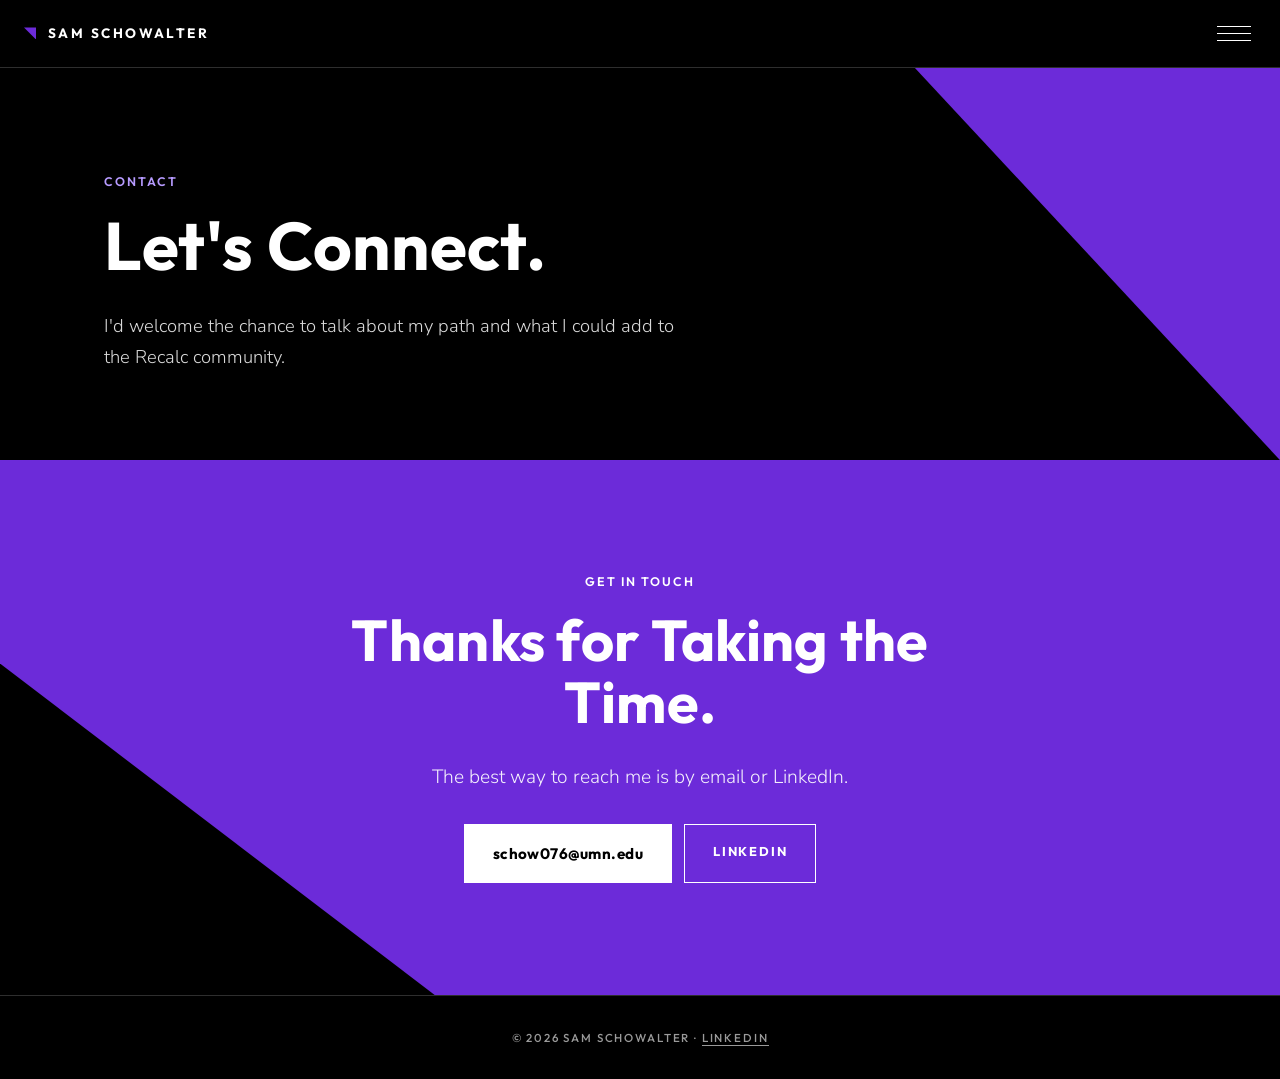
==== contact.html @ e0505bc1 "new updates" ====
<!DOCTYPE html>
<html lang="en">
<head>
  <meta charset="utf-8">
  <meta name="viewport" content="width=device-width, initial-scale=1">
  <title>Contact | Sam Schowalter</title>
  <meta name="description" content="How to reach Sam Schowalter.">
  <link rel="preconnect" href="https://fonts.googleapis.com">
  <link rel="preconnect" href="https://fonts.gstatic.com" crossorigin>
  <link href="https://fonts.googleapis.com/css2?family=Nunito+Sans:opsz,wght@6..12,300;6..12,400;6..12,600&family=Outfit:wght@500;600;700&display=swap" rel="stylesheet">
  <link rel="stylesheet" href="styles.css">
</head>
<body>

  <header class="nav">
    <a class="nav__brand" href="index.html">Sam Schowalter</a>
    <button class="nav__toggle" type="button" aria-expanded="false" aria-controls="menu" aria-label="Open menu">
      <span></span><span></span><span></span>
    </button>
  </header>

  <nav id="menu" class="menu" aria-label="Primary">
    <ul>
      <li><a href="index.html">Home</a></li>
      <li><a href="why.html">Why I invest</a></li>
      <li><a href="story.html">My story</a></li>
      <li><a href="experience.html">Experience</a></li>
      <li><a href="recalc.html">Why Recalc</a></li>
      <li><a href="life.html">Beyond work</a></li>
      <li><a href="contact.html" aria-current="page">Contact</a></li>
    </ul>
  </nav>

  <main id="top">

    <section class="page-head">
      <div class="beam" aria-hidden="true"></div>
      <div class="wrap">
        <p class="eyebrow">Contact</p>
        <h1>Let's Connect.</h1>
        <p class="lede">
          I'd welcome the chance to talk about my path and what I could add to the
          Recalc community.
        </p>
      </div>
    </section>

    <!-- CONTACT -->
    <section class="section section--purple cta">
      <div class="wrap wrap--narrow center">
        <p class="eyebrow">Get in touch</p>
        <h2>Thanks for Taking the Time.</h2>
        <p class="intro">The best way to reach me is by email or LinkedIn.</p>
        <p class="contact__links">
          <a class="btn btn--light btn--email" href="mailto:schow076@umn.edu">schow076@umn.edu</a>
          <a class="btn btn--outline" href="https://www.linkedin.com/in/sam-schowalter-80709a318/" target="_blank" rel="noopener">LinkedIn</a>
        </p>
      </div>
    </section>

  </main>

  <footer class="footer">
    <p>© <span id="year">2026</span> Sam Schowalter · <a href="https://www.linkedin.com/in/sam-schowalter-80709a318/" target="_blank" rel="noopener">LinkedIn</a></p>
  </footer>

  <script src="script.js"></script>
</body>
</html>
---- styles.css ----
:root {
  --purple: #6c2bd9;
  --purple-bright: #b79bff;   /* purple for small text on black (passes contrast) */
  --black: #000;
  --white: #fff;
  --line-dark: rgba(255, 255, 255, .18);
  --line-light: #d9d9d9;
  --display: "Outfit", "Avenir Next", "Segoe UI", system-ui, sans-serif;
  --body: "Nunito Sans", Avenir, "Segoe UI", system-ui, sans-serif;
  --cut: 44px;              /* size of the angled corner cuts */
}

*, *::before, *::after { box-sizing: border-box; }
html { scroll-behavior: smooth; scroll-padding-top: 72px; }
body {
  margin: 0;
  background: var(--black);
  color: var(--white);
  font-family: var(--body);
  font-weight: 300;
  font-size: 17px;
  line-height: 1.65;
  -webkit-font-smoothing: antialiased;
}
body.menu-open { overflow: hidden; }
img { max-width: 100%; display: block; }
a { color: inherit; }
:focus-visible { outline: 2px solid var(--purple-bright); outline-offset: 3px; }

.wrap { max-width: 1120px; margin: 0 auto; padding: 0 24px; }
.wrap--narrow { max-width: 760px; }
.center { text-align: center; }

h1, h2, h3 { font-family: var(--display); font-weight: 700; line-height: 1.08; margin: 0 0 .5em; letter-spacing: .005em; }
h1 { font-size: clamp(2.1rem, 5vw, 3.7rem); letter-spacing: .01em; }
h2 { font-size: clamp(2.1rem, 5vw, 3.6rem); }
h3 { font-size: 1.5rem; line-height: 1.2; }
p { margin: 0 0 1em; }

.eyebrow {
  font-family: var(--display); font-weight: 600; font-size: .78rem;
  letter-spacing: .16em; text-transform: uppercase; color: var(--purple-bright);
  margin-bottom: 1rem;
}

/* Placeholder text: remove class "todo" once the text is real.
   Drafted-by-Claude copy awaiting approval uses "confirm". */
.todo { background: #fff3a8; color: #4d3d00 !important; padding: 0 .25em; }
.confirm { background: #efe8fc; color: #25104d !important; padding: .55em .75em; border: 2px dashed #25104d; }

/* ---------- NAV ---------- */
.nav {
  position: sticky; top: 0; z-index: 50;
  display: flex; align-items: center; justify-content: space-between;
  height: 68px; padding: 0 24px;
  background: var(--black);
  border-bottom: 1px solid var(--line-dark);
}
.nav__brand {
  display: inline-flex; align-items: center;
  font-family: var(--display); font-weight: 700; font-size: .85rem;
  letter-spacing: .18em; text-transform: uppercase; text-decoration: none; color: var(--white);
}
.nav__brand::before {
  content: ""; width: 12px; height: 12px; margin-right: 12px; background: var(--purple);
  clip-path: polygon(0 0, 100% 0, 100% 100%);
}
.nav__toggle {
  position: relative; width: 44px; height: 44px; padding: 0; border: 0; background: none; cursor: pointer; color: var(--white);
}
.nav__toggle span {
  position: absolute; left: 5px; right: 5px; height: 1.5px; background: currentColor;
  transition: transform .25s ease, opacity .2s ease;
}
.nav__toggle span:nth-child(1) { top: 14px; }
.nav__toggle span:nth-child(2) { top: 21px; }
.nav__toggle span:nth-child(3) { top: 28px; }
body.menu-open .nav__toggle span:nth-child(1) { transform: translateY(7px) rotate(45deg); }
body.menu-open .nav__toggle span:nth-child(2) { opacity: 0; }
body.menu-open .nav__toggle span:nth-child(3) { transform: translateY(-7px) rotate(-45deg); }

.menu {
  position: fixed; inset: 0; z-index: 40;
  background: var(--black); padding: 108px 24px 40px;
  opacity: 0; visibility: hidden; transition: opacity .25s ease, visibility .25s;
  overflow-y: auto;
}
body.menu-open .menu { opacity: 1; visibility: visible; }
.menu ul { list-style: none; margin: 0 auto; padding: 0; max-width: 1120px; }
.menu li { border-bottom: 1px solid var(--line-dark); }
.menu a {
  display: block; padding: 16px 0;
  font-family: var(--display); font-weight: 700; font-size: clamp(1.8rem, 5.4vw, 3rem);
  line-height: 1.1; text-decoration: none; color: var(--white); transition: color .15s, padding-left .2s;
}
.menu a:hover { color: var(--purple-bright); padding-left: 12px; }
.menu a[aria-current="page"] { color: var(--purple-bright); }

/* ---------- BUTTONS ---------- */
.btn {
  display: inline-block; padding: 16px 28px;
  background: var(--purple); color: var(--white);
  font-family: var(--display); font-weight: 700; font-size: .8rem;
  letter-spacing: .14em; text-transform: uppercase; text-decoration: none;
  border: 1px solid var(--purple); border-radius: 0;
  transition: background .15s, color .15s, border-color .15s;
}
.btn:hover { background: var(--white); color: var(--black); border-color: var(--white); }
.btn--ghost { background: transparent; border-color: var(--white); }
.btn--light { background: var(--white); color: var(--black); border-color: var(--white); }
.btn--light:hover { background: var(--black); color: var(--white); border-color: var(--black); }
.btn--outline { background: transparent; color: var(--white); border-color: var(--white); }
.btn--outline:hover { background: var(--white); color: var(--purple); }
.btn.todo { background: #fff3a8; border-color: #fff3a8; }
.btn--email { text-transform: none; letter-spacing: .03em; font-size: .95rem; }

/* ---------- PHOTOS (angled corner cuts) ---------- */
.photo {
  --ph: #141414; --ph-line: #3a3a3a; --muted: #9a9a9a;
  margin: 0; position: relative; background: var(--ph);
  clip-path: polygon(var(--cut) 0, 100% 0, 100% calc(100% - var(--cut)), calc(100% - var(--cut)) 100%, 0 100%, 0 var(--cut));
}
.section--light .photo { --ph: #ececec; --ph-line: #b8b8b8; --muted: #666; }
.photo img { width: 100%; aspect-ratio: 4 / 3; object-fit: cover; }
.photo--tall img { aspect-ratio: 4 / 5; }
.photo--portrait { --cut: 72px; }
.photo--portrait img { aspect-ratio: 4 / 5; object-position: 50% 25%; }
.photo figcaption {
  position: absolute; left: 0; right: 0; bottom: 0; padding: 32px calc(var(--cut) + 8px) 12px 16px;
  font-size: .85rem; line-height: 1.4; color: var(--white); background: linear-gradient(transparent, rgba(0, 0, 0, .78));
}
.photo figcaption.todo { background: #fff3a8; padding: 8px 12px; right: auto; }
.photo.missing img { display: none; }
.photo.missing::before {
  content: "Add photo\A" attr(data-file);
  white-space: pre; text-align: center;
  display: flex; align-items: center; justify-content: center;
  aspect-ratio: 4 / 3; padding: 16px;
  border: 1px dashed var(--ph-line);
  color: var(--muted); font-size: .85rem; line-height: 1.6;
}
.photo--tall.missing::before, .photo--portrait.missing::before { aspect-ratio: 4 / 5; }

/* Before / after pair */
.compare { display: grid; gap: 20px; }
.compare .photo { --cut: 28px; }
.photo__label {
  position: absolute; left: 0; bottom: 0; z-index: 2; padding: 7px 16px;
  font-family: var(--display); font-weight: 700; font-size: .72rem; letter-spacing: .16em; text-transform: uppercase;
  color: var(--white); background: var(--black);
}
.photo__label--after { background: var(--purple); }
.compare__note { margin: 0; font-size: .92rem; color: #555; }
.section--light .chapter .compare__note { color: #555; }

/* ---------- HERO (home) ---------- */
.hero { position: relative; overflow: hidden; background: var(--black); padding: 72px 0 96px; }
.beam {
  position: absolute; top: 0; right: 0; width: 64%; height: 82%;
  background: var(--purple); clip-path: polygon(34% 0, 100% 0, 100% 100%);
}
.hero__grid {
  position: relative; display: grid; grid-template-columns: 1.15fr .85fr; gap: 64px; align-items: center;
}
.hero h1 { margin-bottom: .55em; }
.lede { font-size: 1.15rem; color: rgba(255, 255, 255, .85); max-width: 32em; }
.hero__cta { display: flex; gap: 12px; flex-wrap: wrap; margin: 32px 0 0; }

/* ---------- PAGE HEADER (inner pages) ---------- */
.page-head { position: relative; overflow: hidden; background: var(--black); padding: 104px 0 88px; }
.page-head .beam { width: 46%; height: 100%; clip-path: polygon(38% 0, 100% 0, 100% 100%); }
.page-head .wrap { position: relative; }
.page-head h1 { font-size: clamp(2.3rem, 5.6vw, 4.2rem); max-width: 14em; margin-bottom: .45em; }
.page-head .lede { margin-bottom: 0; }

/* ---------- AT A GLANCE ---------- */
.glance {
  position: relative; overflow: hidden; padding: 88px 0;
  background: linear-gradient(135deg, #12062e 0%, #3b16a0 48%, var(--purple) 100%);
}
.glance::before {
  content: ""; position: absolute; inset: 0; opacity: .4;
  background: radial-gradient(rgba(255, 255, 255, .55) 1.4px, transparent 1.9px) 0 0 / 30px 30px;
  -webkit-mask-image: linear-gradient(90deg, #000, transparent 65%); mask-image: linear-gradient(90deg, #000, transparent 65%);
}
.glance .wrap { position: relative; display: grid; grid-template-columns: 1fr 1.1fr; gap: 56px; align-items: center; }
.glance .eyebrow { color: var(--white); }
.glance__lead { font-family: var(--display); font-weight: 600; font-size: clamp(1.6rem, 3.2vw, 2.4rem); line-height: 1.2; margin: 0; max-width: 14em; }
.glance__panel {
  --c: 72px;
  background: var(--white); color: var(--black); padding: 24px 48px 56px;
  clip-path: polygon(0 0, calc(100% - var(--c)) 0, 100% var(--c), 100% 100%, var(--c) 100%, 0 calc(100% - var(--c)));
}
.stat { display: flex; align-items: flex-end; gap: 16px; margin-top: 32px; }
.stat strong {
  font-family: var(--display); font-weight: 700; font-size: clamp(1.9rem, 4.4vw, 3rem); line-height: 1;
  padding-bottom: 6px; border-bottom: 1px solid var(--black);
}
.stat span {
  max-width: 13em; padding-bottom: 6px;
  font-family: var(--display); font-weight: 600; font-size: .72rem; line-height: 1.3;
  letter-spacing: .06em; text-transform: uppercase;
}
.stat:nth-child(2) { margin-left: 8%; }
.stat:nth-child(3) { margin-left: 2%; }
.stat:nth-child(4) { margin-left: 12%; }

/* ---------- SECTIONS ---------- */
.section { position: relative; padding: 104px 0; }
.section--light { background: var(--white); color: #111; font-weight: 400; }
.section--light .eyebrow { color: var(--purple); }
.section--light :focus-visible { outline-color: var(--purple); }
.section--dark { background: var(--black); color: var(--white); }
.section--purple { background: var(--purple); color: var(--white); overflow: hidden; padding: 112px 0; }
.section--purple .eyebrow { color: var(--white); }

.intro { font-size: 1.2rem; max-width: 40em; margin-bottom: 3em; color: rgba(255, 255, 255, .82); }
.section--light .intro { color: #333; }
.split { display: grid; grid-template-columns: 5fr 7fr; gap: 64px; align-items: start; }
.split p { font-size: 1.12rem; color: #333; }

/* ---------- HOME TILES ---------- */
.tiles { display: grid; grid-template-columns: repeat(2, 1fr); gap: 24px; margin-top: 2.5rem; }
.tile {
  display: flex; flex-direction: column; padding: 36px 34px 30px; text-decoration: none;
  background: #0c0c0c; border: 1px solid var(--line-dark); border-top: 3px solid var(--purple);
  transition: background .2s, border-color .2s;
}
.tile h3 { font-size: clamp(1.6rem, 2.6vw, 2.1rem); }
.tile p { color: rgba(255, 255, 255, .8); flex: 1; }
.tile__go {
  font-family: var(--display); font-weight: 700; font-size: .78rem; letter-spacing: .16em; text-transform: uppercase;
  color: var(--purple-bright); border-bottom: 1px solid currentColor; align-self: flex-start; padding-bottom: 3px;
}
.tile:hover { background: var(--purple); border-color: var(--purple); }
.tile:hover p, .tile:hover .tile__go { color: #fff; }
.tile:last-child:nth-child(odd) { grid-column: 1 / -1; }

/* ---------- WHY I INVEST ---------- */
.why { display: grid; grid-template-columns: 1fr 1fr; gap: 64px; align-items: start; }
.why__text p { font-size: 1.1rem; color: rgba(255, 255, 255, .88); }
.questions h3 { margin-bottom: 1rem; font-size: 1.5rem; }
.questions ol { list-style: none; counter-reset: q; margin: 0; padding: 0; display: grid; gap: 16px; }
.questions li {
  counter-increment: q; position: relative; padding: 22px 26px 22px 72px;
  background: #0c0c0c; border: 1px solid var(--line-dark); border-top: 3px solid var(--purple);
  font-family: var(--display); font-weight: 600; font-size: 1.12rem; line-height: 1.35;
}
.questions li::before {
  content: counter(q); position: absolute; left: 26px; top: 18px;
  font-weight: 700; font-size: 1.8rem; line-height: 1; color: var(--purple-bright);
}

/* ---------- FEATURED QUOTE ---------- */
.quote::before {
  content: ""; position: absolute; left: 0; bottom: 0; width: 30%; height: 55%; background: var(--black);
  clip-path: polygon(0 0, 0 100%, 100% 100%);
}
.quote .wrap { position: relative; }
.quote blockquote { margin: 0; }
.quote blockquote p {
  font-family: var(--display); font-weight: 600; font-size: clamp(1.7rem, 4vw, 3rem); line-height: 1.18;
  max-width: 22em; margin: 0 0 1em;
}
.quote cite {
  display: block; font-style: normal; font-family: var(--display); font-weight: 600; font-size: .8rem;
  letter-spacing: .14em; text-transform: uppercase; line-height: 1.6;
}

/* ---------- STORY TIMELINE ---------- */
.timeline { list-style: none; margin: 0; padding: 0; display: grid; gap: 88px; }
.chapter { display: grid; grid-template-columns: 1fr 1fr; gap: 64px; align-items: center; }
.chapter:nth-child(even) .chapter__text { order: 2; }
.chapter--text { grid-template-columns: minmax(0, 720px); }
.chapter__tag {
  font-family: var(--display); font-weight: 600; font-size: .78rem;
  letter-spacing: .14em; text-transform: uppercase; color: var(--purple); margin-bottom: .6rem;
}
.chapter h3 { font-size: clamp(1.7rem, 3vw, 2.3rem); }
.chapter p { color: #333; }
.chapter--now h3 { color: var(--purple); }
.wins { margin: 16px 0 0; padding-left: 1.1em; color: #333; font-size: .97rem; }
.wins li { margin-bottom: .6em; padding-left: .2em; }
.wins li::marker { color: var(--purple); }

/* ---------- CARDS ---------- */
.cards { display: grid; grid-template-columns: repeat(3, 1fr); gap: 24px; }
.card {
  background: #0c0c0c; border: 1px solid var(--line-dark); border-top: 3px solid var(--purple);
  padding: 32px 30px;
}
.card h3 { font-size: 1.3rem; }
.card p { margin: 0; color: rgba(255, 255, 255, .8); font-size: .98rem; }
.card__tag {
  font-family: var(--display); font-weight: 600; font-size: .72rem;
  letter-spacing: .14em; text-transform: uppercase; color: var(--purple-bright); margin-bottom: .7rem !important;
}
.section--light .card { background: #f3f3f3; border: 0; border-left: 4px solid var(--purple); }
.section--light .card p { color: #333; }
.card--wide { grid-column: 1 / -1; }
.card--wide p:not(.card__tag) { max-width: 52em; }

/* ---------- BEYOND WORK ---------- */
.feature {
  display: grid; grid-template-columns: 1fr 1fr; gap: 64px; align-items: center;
  padding: 80px 0; border-top: 1px solid var(--line-dark);
}
.feature:first-child { padding-top: 0; border-top: 0; }
.feature:nth-of-type(even) .feature__text { order: 2; }
.feature__text h3 { font-size: clamp(1.8rem, 3vw, 2.5rem); }
.feature__text p { font-size: 1.08rem; color: rgba(255, 255, 255, .86); }
.feature__media { display: grid; grid-template-columns: 1fr 1fr; gap: 20px; align-items: start; }
.feature__media .photo { --cut: 28px; }
.feature__media--single { grid-template-columns: minmax(0, 420px); }
.feature__media--single .photo { --cut: 44px; }
.video {
  margin: 0; position: relative; background: #141414; max-width: 340px;
  clip-path: polygon(44px 0, 100% 0, 100% calc(100% - 44px), calc(100% - 44px) 100%, 0 100%, 0 44px);
}
.video video { display: block; width: 100%; aspect-ratio: 9 / 16; object-fit: cover; background: #000; }

.also { display: grid; grid-template-columns: .8fr 1.2fr; gap: 64px; align-items: center; padding-top: 80px; border-top: 1px solid var(--line-dark); }
.also .photo { --cut: 36px; max-width: 360px; }
.also h3 { font-size: clamp(1.8rem, 3vw, 2.5rem); }
.chips { list-style: none; margin: 0; padding: 0; display: flex; flex-wrap: wrap; gap: 10px; }
.chips li {
  padding: 9px 18px; border: 1px solid rgba(255, 255, 255, .35);
  font-family: var(--display); font-weight: 500; font-size: .78rem; letter-spacing: .1em; text-transform: uppercase;
}

/* ---------- NEXT PAGE / CTA ---------- */
.next { background: var(--black); border-top: 1px solid var(--line-dark); }
.next__link {
  display: flex; align-items: center; justify-content: space-between; gap: 24px; padding: 64px 0; text-decoration: none;
}
.next__label { display: block; font-family: var(--display); font-weight: 600; font-size: .78rem; letter-spacing: .16em; text-transform: uppercase; color: var(--purple-bright); margin-bottom: .5rem; }
.next__title { font-family: var(--display); font-weight: 700; font-size: clamp(2rem, 5vw, 3.6rem); line-height: 1.05; transition: color .15s; }
.next__arrow { font-family: var(--display); font-size: clamp(2rem, 5vw, 3.6rem); color: var(--purple-bright); transition: transform .2s; }
.next__link:hover .next__title { color: var(--purple-bright); }
.next__link:hover .next__arrow { transform: translateX(10px); }

/* ---------- CONTACT ---------- */
.section--purple.cta::before {
  content: ""; position: absolute; left: 0; bottom: 0; width: 34%; height: 62%; background: var(--black);
  clip-path: polygon(0 0, 0 100%, 100% 100%);
}
.section--purple .wrap { position: relative; }
.section--purple .intro { margin-left: auto; margin-right: auto; margin-bottom: 1.6em; color: rgba(255, 255, 255, .92); }
.contact__links { display: flex; gap: 12px; justify-content: center; flex-wrap: wrap; margin: 0; }

.footer {
  text-align: center; padding: 32px 24px; background: var(--black); color: #9a9a9a;
  font-family: var(--display); font-weight: 500; font-size: .72rem; letter-spacing: .16em; text-transform: uppercase;
  border-top: 1px solid var(--line-dark);
}
.footer p { margin: 0; }
.footer a { text-decoration: none; border-bottom: 1px solid currentColor; }
.footer a:hover { color: var(--white); }

/* ---------- SCROLL REVEAL ---------- */
.reveal { opacity: 0; transform: translateY(18px); transition: opacity .6s ease, transform .6s ease; }
.reveal.in { opacity: 1; transform: none; }
@media (prefers-reduced-motion: reduce) {
  html { scroll-behavior: auto; }
  .reveal { opacity: 1; transform: none; transition: none; }
  .btn, .menu, .menu a, .nav__toggle span, .tile, .next__arrow, .next__title { transition: none; }
}

/* ---------- RESPONSIVE ---------- */
@media (max-width: 960px) {
  .hero { padding: 250px 0 72px; }
  .hero__grid { grid-template-columns: 1fr; gap: 48px; }
  .hero .photo { max-width: 440px; }
  .beam, .page-head .beam { width: 100%; height: 200px; clip-path: polygon(30% 0, 100% 0, 100% 100%); }
  .page-head { padding: 250px 0 64px; }
  .glance .wrap { grid-template-columns: 1fr; gap: 40px; }
  .split { grid-template-columns: 1fr; gap: 24px; }
  .tiles { grid-template-columns: 1fr; }
  .why { grid-template-columns: 1fr; gap: 48px; }
  .chapter { grid-template-columns: 1fr; gap: 28px; }
  .chapter:nth-child(even) .chapter__text { order: 0; }
  .timeline { gap: 64px; }
  .cards { grid-template-columns: repeat(2, 1fr); }
  .feature { grid-template-columns: 1fr; gap: 32px; padding: 64px 0; }
  .feature:nth-of-type(even) .feature__text { order: 0; }
  .also { grid-template-columns: 1fr; gap: 32px; padding-top: 64px; }
  .section { padding: 72px 0; }
  .section--purple { padding: 80px 0; }
  .next__link { padding: 48px 0; }
}
@media (max-width: 620px) {
  body { font-size: 16px; }
  :root { --cut: 32px; }
  .nav { padding: 0 16px; }
  .wrap { padding: 0 20px; }
  .cards { grid-template-columns: 1fr; }
  .glance { padding: 64px 0; }
  .glance__panel { --c: 40px; padding: 8px 24px 44px; }
  .stat, .stat:nth-child(n) { margin-left: 0; flex-wrap: wrap; gap: 8px 14px; }
  .photo--portrait { --cut: 48px; }
  .questions li { padding: 20px 20px 20px 62px; }
  .questions li::before { left: 20px; }
  .feature__media { gap: 14px; }
  .feature__media .photo { --cut: 20px; }
  .video { max-width: 300px; }
  .quote::before, .section--purple.cta::before { width: 46%; height: 28%; }
}
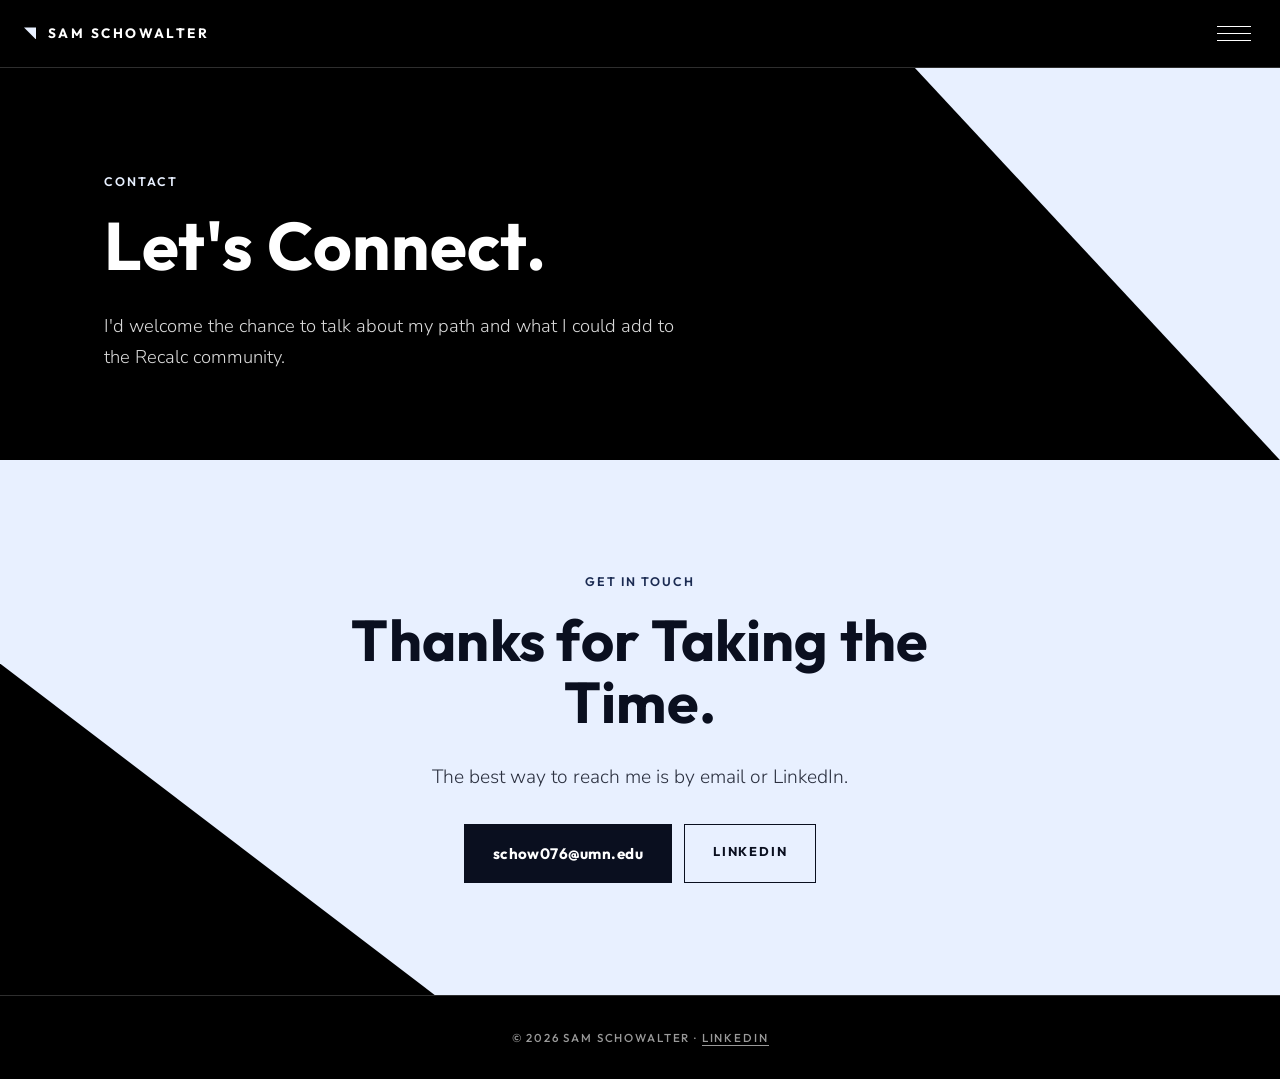
==== commit 74d74e36: "color change" ====
--- a/contact.html
+++ b/contact.html
@@ -46,7 +46,7 @@
     </section>
 
     <!-- CONTACT -->
-    <section class="section section--purple cta">
+    <section class="section section--accent cta">
       <div class="wrap wrap--narrow center">
         <p class="eyebrow">Get in touch</p>
         <h2>Thanks for Taking the Time.</h2>
--- a/styles.css
+++ b/styles.css
@@ -1,6 +1,7 @@
 :root {
-  --purple: #6c2bd9;
-  --purple-bright: #b79bff;   /* purple for small text on black (passes contrast) */
+  --accent: #e8f0ff;          /* white with a hint of blue: accent on dark backgrounds */
+  --accent-ink: #1b2b52;      /* deep blue: accent text and lines on white backgrounds */
+  --ink: #0a0f1f;             /* text on the light-blue accent */
   --black: #000;
   --white: #fff;
   --line-dark: rgba(255, 255, 255, .18);
@@ -22,10 +23,11 @@
   line-height: 1.65;
   -webkit-font-smoothing: antialiased;
 }
+body { overflow-x: clip; }
 body.menu-open { overflow: hidden; }
 img { max-width: 100%; display: block; }
 a { color: inherit; }
-:focus-visible { outline: 2px solid var(--purple-bright); outline-offset: 3px; }
+:focus-visible { outline: 2px solid var(--accent); outline-offset: 3px; }
 
 .wrap { max-width: 1120px; margin: 0 auto; padding: 0 24px; }
 .wrap--narrow { max-width: 760px; }
@@ -39,14 +41,14 @@
 
 .eyebrow {
   font-family: var(--display); font-weight: 600; font-size: .78rem;
-  letter-spacing: .16em; text-transform: uppercase; color: var(--purple-bright);
+  letter-spacing: .16em; text-transform: uppercase; color: var(--accent);
   margin-bottom: 1rem;
 }
 
 /* Placeholder text: remove class "todo" once the text is real.
    Drafted-by-Claude copy awaiting approval uses "confirm". */
 .todo { background: #fff3a8; color: #4d3d00 !important; padding: 0 .25em; }
-.confirm { background: #efe8fc; color: #25104d !important; padding: .55em .75em; border: 2px dashed #25104d; }
+.confirm { background: #e8f0ff; color: #1b2b52 !important; padding: .55em .75em; border: 2px dashed #1b2b52; }
 
 /* ---------- NAV ---------- */
 .nav {
@@ -62,7 +64,7 @@
   letter-spacing: .18em; text-transform: uppercase; text-decoration: none; color: var(--white);
 }
 .nav__brand::before {
-  content: ""; width: 12px; height: 12px; margin-right: 12px; background: var(--purple);
+  content: ""; width: 12px; height: 12px; margin-right: 12px; background: var(--accent);
   clip-path: polygon(0 0, 100% 0, 100% 100%);
 }
 .nav__toggle {
@@ -93,31 +95,32 @@
   font-family: var(--display); font-weight: 700; font-size: clamp(1.8rem, 5.4vw, 3rem);
   line-height: 1.1; text-decoration: none; color: var(--white); transition: color .15s, padding-left .2s;
 }
-.menu a:hover { color: var(--purple-bright); padding-left: 12px; }
-.menu a[aria-current="page"] { color: var(--purple-bright); }
+.menu a:hover { color: var(--accent); padding-left: 12px; }
+.menu a[aria-current="page"] { color: var(--accent); }
 
 /* ---------- BUTTONS ---------- */
 .btn {
   display: inline-block; padding: 16px 28px;
-  background: var(--purple); color: var(--white);
+  background: var(--accent); color: var(--ink);
   font-family: var(--display); font-weight: 700; font-size: .8rem;
   letter-spacing: .14em; text-transform: uppercase; text-decoration: none;
-  border: 1px solid var(--purple); border-radius: 0;
+  border: 1px solid var(--accent); border-radius: 0;
   transition: background .15s, color .15s, border-color .15s;
 }
-.btn:hover { background: var(--white); color: var(--black); border-color: var(--white); }
-.btn--ghost { background: transparent; border-color: var(--white); }
+.btn:hover { background: transparent; color: var(--accent); border-color: var(--accent); }
+.btn--ghost { background: transparent; color: var(--white); border-color: var(--white); }
+.btn--ghost:hover { background: var(--white); color: var(--black); border-color: var(--white); }
 .btn--light { background: var(--white); color: var(--black); border-color: var(--white); }
 .btn--light:hover { background: var(--black); color: var(--white); border-color: var(--black); }
 .btn--outline { background: transparent; color: var(--white); border-color: var(--white); }
-.btn--outline:hover { background: var(--white); color: var(--purple); }
+.btn--outline:hover { background: var(--white); color: var(--black); }
 .btn.todo { background: #fff3a8; border-color: #fff3a8; }
 .btn--email { text-transform: none; letter-spacing: .03em; font-size: .95rem; }
 
 /* ---------- PHOTOS (angled corner cuts) ---------- */
 .photo {
   --ph: #141414; --ph-line: #3a3a3a; --muted: #9a9a9a;
-  margin: 0; position: relative; background: var(--ph);
+  margin: 0; position: relative; background: var(--ph); overflow: hidden;
   clip-path: polygon(var(--cut) 0, 100% 0, 100% calc(100% - var(--cut)), calc(100% - var(--cut)) 100%, 0 100%, 0 var(--cut));
 }
 .section--light .photo { --ph: #ececec; --ph-line: #b8b8b8; --muted: #666; }
@@ -149,7 +152,7 @@
   font-family: var(--display); font-weight: 700; font-size: .72rem; letter-spacing: .16em; text-transform: uppercase;
   color: var(--white); background: var(--black);
 }
-.photo__label--after { background: var(--purple); }
+.photo__label--after { background: var(--accent); color: var(--ink); }
 .compare__note { margin: 0; font-size: .92rem; color: #555; }
 .section--light .chapter .compare__note { color: #555; }
 
@@ -157,7 +160,7 @@
 .hero { position: relative; overflow: hidden; background: var(--black); padding: 72px 0 96px; }
 .beam {
   position: absolute; top: 0; right: 0; width: 64%; height: 82%;
-  background: var(--purple); clip-path: polygon(34% 0, 100% 0, 100% 100%);
+  background: var(--accent); clip-path: polygon(34% 0, 100% 0, 100% 100%);
 }
 .hero__grid {
   position: relative; display: grid; grid-template-columns: 1.15fr .85fr; gap: 64px; align-items: center;
@@ -176,7 +179,7 @@
 /* ---------- AT A GLANCE ---------- */
 .glance {
   position: relative; overflow: hidden; padding: 88px 0;
-  background: linear-gradient(135deg, #12062e 0%, #3b16a0 48%, var(--purple) 100%);
+  background: linear-gradient(135deg, #04070f 0%, #14213f 48%, #6f8fd0 100%);
 }
 .glance::before {
   content: ""; position: absolute; inset: 0; opacity: .4;
@@ -208,11 +211,12 @@
 /* ---------- SECTIONS ---------- */
 .section { position: relative; padding: 104px 0; }
 .section--light { background: var(--white); color: #111; font-weight: 400; }
-.section--light .eyebrow { color: var(--purple); }
-.section--light :focus-visible { outline-color: var(--purple); }
+.section--light .eyebrow { color: var(--accent-ink); }
+.section--light :focus-visible { outline-color: var(--accent-ink); }
 .section--dark { background: var(--black); color: var(--white); }
-.section--purple { background: var(--purple); color: var(--white); overflow: hidden; padding: 112px 0; }
-.section--purple .eyebrow { color: var(--white); }
+.section--accent { background: var(--accent); color: var(--ink); overflow: hidden; padding: 112px 0; }
+.section--accent .eyebrow { color: var(--accent-ink); }
+.section--accent :focus-visible { outline-color: var(--ink); }
 
 .intro { font-size: 1.2rem; max-width: 40em; margin-bottom: 3em; color: rgba(255, 255, 255, .82); }
 .section--light .intro { color: #333; }
@@ -223,17 +227,17 @@
 .tiles { display: grid; grid-template-columns: repeat(2, 1fr); gap: 24px; margin-top: 2.5rem; }
 .tile {
   display: flex; flex-direction: column; padding: 36px 34px 30px; text-decoration: none;
-  background: #0c0c0c; border: 1px solid var(--line-dark); border-top: 3px solid var(--purple);
+  background: #0c0c0c; border: 1px solid var(--line-dark); border-top: 3px solid var(--accent);
   transition: background .2s, border-color .2s;
 }
 .tile h3 { font-size: clamp(1.6rem, 2.6vw, 2.1rem); }
 .tile p { color: rgba(255, 255, 255, .8); flex: 1; }
 .tile__go {
   font-family: var(--display); font-weight: 700; font-size: .78rem; letter-spacing: .16em; text-transform: uppercase;
-  color: var(--purple-bright); border-bottom: 1px solid currentColor; align-self: flex-start; padding-bottom: 3px;
-}
-.tile:hover { background: var(--purple); border-color: var(--purple); }
-.tile:hover p, .tile:hover .tile__go { color: #fff; }
+  color: var(--accent); border-bottom: 1px solid currentColor; align-self: flex-start; padding-bottom: 3px;
+}
+.tile:hover { background: var(--accent); border-color: var(--accent); }
+.tile:hover h3, .tile:hover p, .tile:hover .tile__go { color: var(--ink); }
 .tile:last-child:nth-child(odd) { grid-column: 1 / -1; }
 
 /* ---------- WHY I INVEST ---------- */
@@ -243,18 +247,21 @@
 .questions ol { list-style: none; counter-reset: q; margin: 0; padding: 0; display: grid; gap: 16px; }
 .questions li {
   counter-increment: q; position: relative; padding: 22px 26px 22px 72px;
-  background: #0c0c0c; border: 1px solid var(--line-dark); border-top: 3px solid var(--purple);
+  background: #0c0c0c; border: 1px solid var(--line-dark); border-top: 3px solid var(--accent);
   font-family: var(--display); font-weight: 600; font-size: 1.12rem; line-height: 1.35;
 }
 .questions li::before {
   content: counter(q); position: absolute; left: 26px; top: 18px;
-  font-weight: 700; font-size: 1.8rem; line-height: 1; color: var(--purple-bright);
+  font-weight: 700; font-size: 1.8rem; line-height: 1; color: var(--accent);
 }
 
 /* ---------- FEATURED QUOTE ---------- */
+/* The quote is left-aligned dark text, so its corner shape sits on the empty right side and is
+   shorter than the section's bottom padding, so it never runs behind the text. */
+.section.quote { padding-bottom: 168px; }
 .quote::before {
-  content: ""; position: absolute; left: 0; bottom: 0; width: 30%; height: 55%; background: var(--black);
-  clip-path: polygon(0 0, 0 100%, 100% 100%);
+  content: ""; position: absolute; right: 0; bottom: 0; width: 30%; height: 120px; background: var(--black);
+  clip-path: polygon(100% 0, 0 100%, 100% 100%);
 }
 .quote .wrap { position: relative; }
 .quote blockquote { margin: 0; }
@@ -274,28 +281,28 @@
 .chapter--text { grid-template-columns: minmax(0, 720px); }
 .chapter__tag {
   font-family: var(--display); font-weight: 600; font-size: .78rem;
-  letter-spacing: .14em; text-transform: uppercase; color: var(--purple); margin-bottom: .6rem;
+  letter-spacing: .14em; text-transform: uppercase; color: var(--accent-ink); margin-bottom: .6rem;
 }
 .chapter h3 { font-size: clamp(1.7rem, 3vw, 2.3rem); }
 .chapter p { color: #333; }
-.chapter--now h3 { color: var(--purple); }
+.chapter--now h3 { color: var(--accent-ink); }
 .wins { margin: 16px 0 0; padding-left: 1.1em; color: #333; font-size: .97rem; }
 .wins li { margin-bottom: .6em; padding-left: .2em; }
-.wins li::marker { color: var(--purple); }
+.wins li::marker { color: var(--accent-ink); }
 
 /* ---------- CARDS ---------- */
 .cards { display: grid; grid-template-columns: repeat(3, 1fr); gap: 24px; }
 .card {
-  background: #0c0c0c; border: 1px solid var(--line-dark); border-top: 3px solid var(--purple);
+  background: #0c0c0c; border: 1px solid var(--line-dark); border-top: 3px solid var(--accent);
   padding: 32px 30px;
 }
 .card h3 { font-size: 1.3rem; }
 .card p { margin: 0; color: rgba(255, 255, 255, .8); font-size: .98rem; }
 .card__tag {
   font-family: var(--display); font-weight: 600; font-size: .72rem;
-  letter-spacing: .14em; text-transform: uppercase; color: var(--purple-bright); margin-bottom: .7rem !important;
-}
-.section--light .card { background: #f3f3f3; border: 0; border-left: 4px solid var(--purple); }
+  letter-spacing: .14em; text-transform: uppercase; color: var(--accent); margin-bottom: .7rem !important;
+}
+.section--light .card { background: #f3f3f3; border: 0; border-left: 4px solid var(--accent-ink); }
 .section--light .card p { color: #333; }
 .card--wide { grid-column: 1 / -1; }
 .card--wide p:not(.card__tag) { max-width: 52em; }
@@ -333,19 +340,24 @@
 .next__link {
   display: flex; align-items: center; justify-content: space-between; gap: 24px; padding: 64px 0; text-decoration: none;
 }
-.next__label { display: block; font-family: var(--display); font-weight: 600; font-size: .78rem; letter-spacing: .16em; text-transform: uppercase; color: var(--purple-bright); margin-bottom: .5rem; }
+.next__label { display: block; font-family: var(--display); font-weight: 600; font-size: .78rem; letter-spacing: .16em; text-transform: uppercase; color: var(--accent); margin-bottom: .5rem; }
 .next__title { font-family: var(--display); font-weight: 700; font-size: clamp(2rem, 5vw, 3.6rem); line-height: 1.05; transition: color .15s; }
-.next__arrow { font-family: var(--display); font-size: clamp(2rem, 5vw, 3.6rem); color: var(--purple-bright); transition: transform .2s; }
-.next__link:hover .next__title { color: var(--purple-bright); }
+.next__arrow { font-family: var(--display); font-size: clamp(2rem, 5vw, 3.6rem); color: var(--accent); transition: transform .2s; }
+.next__link:hover .next__title { color: var(--accent); }
 .next__link:hover .next__arrow { transform: translateX(10px); }
 
 /* ---------- CONTACT ---------- */
-.section--purple.cta::before {
+.section--accent.cta::before {
   content: ""; position: absolute; left: 0; bottom: 0; width: 34%; height: 62%; background: var(--black);
   clip-path: polygon(0 0, 0 100%, 100% 100%);
 }
-.section--purple .wrap { position: relative; }
-.section--purple .intro { margin-left: auto; margin-right: auto; margin-bottom: 1.6em; color: rgba(255, 255, 255, .92); }
+.section--accent .wrap { position: relative; }
+.section--accent .intro { margin-left: auto; margin-right: auto; margin-bottom: 1.6em; color: rgba(10, 15, 31, .85); }
+/* buttons on the light-blue block: dark fill, so they stand out */
+.section--accent .btn--light { background: var(--ink); color: var(--white); border-color: var(--ink); }
+.section--accent .btn--light:hover { background: transparent; color: var(--ink); }
+.section--accent .btn--outline { background: transparent; color: var(--ink); border-color: var(--ink); }
+.section--accent .btn--outline:hover { background: var(--ink); color: var(--white); }
 .contact__links { display: flex; gap: 12px; justify-content: center; flex-wrap: wrap; margin: 0; }
 
 .footer {
@@ -357,12 +369,43 @@
 .footer a { text-decoration: none; border-bottom: 1px solid currentColor; }
 .footer a:hover { color: var(--white); }
 
-/* ---------- SCROLL REVEAL ---------- */
-.reveal { opacity: 0; transform: translateY(18px); transition: opacity .6s ease, transform .6s ease; }
+/* ---------- SCROLL ANIMATION ---------- */
+/* Text and cards: fade up. (Only active when script.js adds the "js" class.) */
+.reveal { opacity: 0; transform: translateY(16px); transition: opacity .69s ease, transform .69s cubic-bezier(.22, .61, .36, 1); }
 .reveal.in { opacity: 1; transform: none; }
+.tile.reveal { transition: opacity .69s ease, transform .69s cubic-bezier(.22, .61, .36, 1), background .2s, border-color .2s; }
+
+/* Photos: a quick wipe reveals the image, with a slight settle. It wipes in from the left on
+   odd items and from the right on even ones. */
+.js .photo { --wipe: inset(0 100% 0 0); }
+.js .chapter:nth-child(even) .photo,
+.js .feature:nth-of-type(even) .photo,
+.js .compare .photo:nth-of-type(even) { --wipe: inset(0 0 0 100%); }
+.js .photo img {
+  clip-path: var(--wipe); transform: scale(1.05);
+  transition: clip-path .88s cubic-bezier(.65, 0, .25, 1), transform 1.13s cubic-bezier(.22, .61, .36, 1);
+}
+.js .photo.in img { clip-path: inset(0 0 0 0); transform: scale(1); }
+/* Side-by-side pairs: the second photo follows a beat behind the first */
+.js .feature__media .photo:nth-child(2) img { transition-delay: .15s; }
+.js .photo figcaption, .js .photo .photo__label { opacity: 0; transition: opacity .5s ease .38s; }
+.js .photo.in figcaption, .js .photo.in .photo__label { opacity: 1; }
+
+/* Page headers: text rises in on load and the purple beam sweeps across */
+@keyframes rise { from { opacity: 0; transform: translateY(16px); } }
+@keyframes beam-in { from { clip-path: polygon(100% 0, 100% 0, 100% 0); } }
+.js .page-head .wrap > *, .js .hero__text > * { animation: rise .75s cubic-bezier(.22, .61, .36, 1) both; }
+.js .page-head .wrap > :nth-child(2), .js .hero__text > :nth-child(2) { animation-delay: .1s; }
+.js .page-head .wrap > :nth-child(3), .js .hero__text > :nth-child(3) { animation-delay: .2s; }
+.js .hero__text > :nth-child(4) { animation-delay: .3s; }
+.js .beam { animation: beam-in 1s cubic-bezier(.65, 0, .25, 1) both; }
+
 @media (prefers-reduced-motion: reduce) {
   html { scroll-behavior: auto; }
   .reveal { opacity: 1; transform: none; transition: none; }
+  .photo img { clip-path: none !important; transform: none !important; transition: none; }
+  .photo figcaption, .photo .photo__label { opacity: 1 !important; transition: none; }
+  .page-head .wrap > *, .hero__text > *, .beam { animation: none; }
   .btn, .menu, .menu a, .nav__toggle span, .tile, .next__arrow, .next__title { transition: none; }
 }
 
@@ -385,7 +428,7 @@
   .feature:nth-of-type(even) .feature__text { order: 0; }
   .also { grid-template-columns: 1fr; gap: 32px; padding-top: 64px; }
   .section { padding: 72px 0; }
-  .section--purple { padding: 80px 0; }
+  .section--accent { padding: 80px 0; }
   .next__link { padding: 48px 0; }
 }
 @media (max-width: 620px) {
@@ -403,5 +446,7 @@
   .feature__media { gap: 14px; }
   .feature__media .photo { --cut: 20px; }
   .video { max-width: 300px; }
-  .quote::before, .section--purple.cta::before { width: 46%; height: 28%; }
-}
+  .section--accent.cta::before { width: 46%; height: 28%; }
+  .section.quote { padding-bottom: 150px; }
+  .quote::before { width: 46%; height: 90px; }
+}
